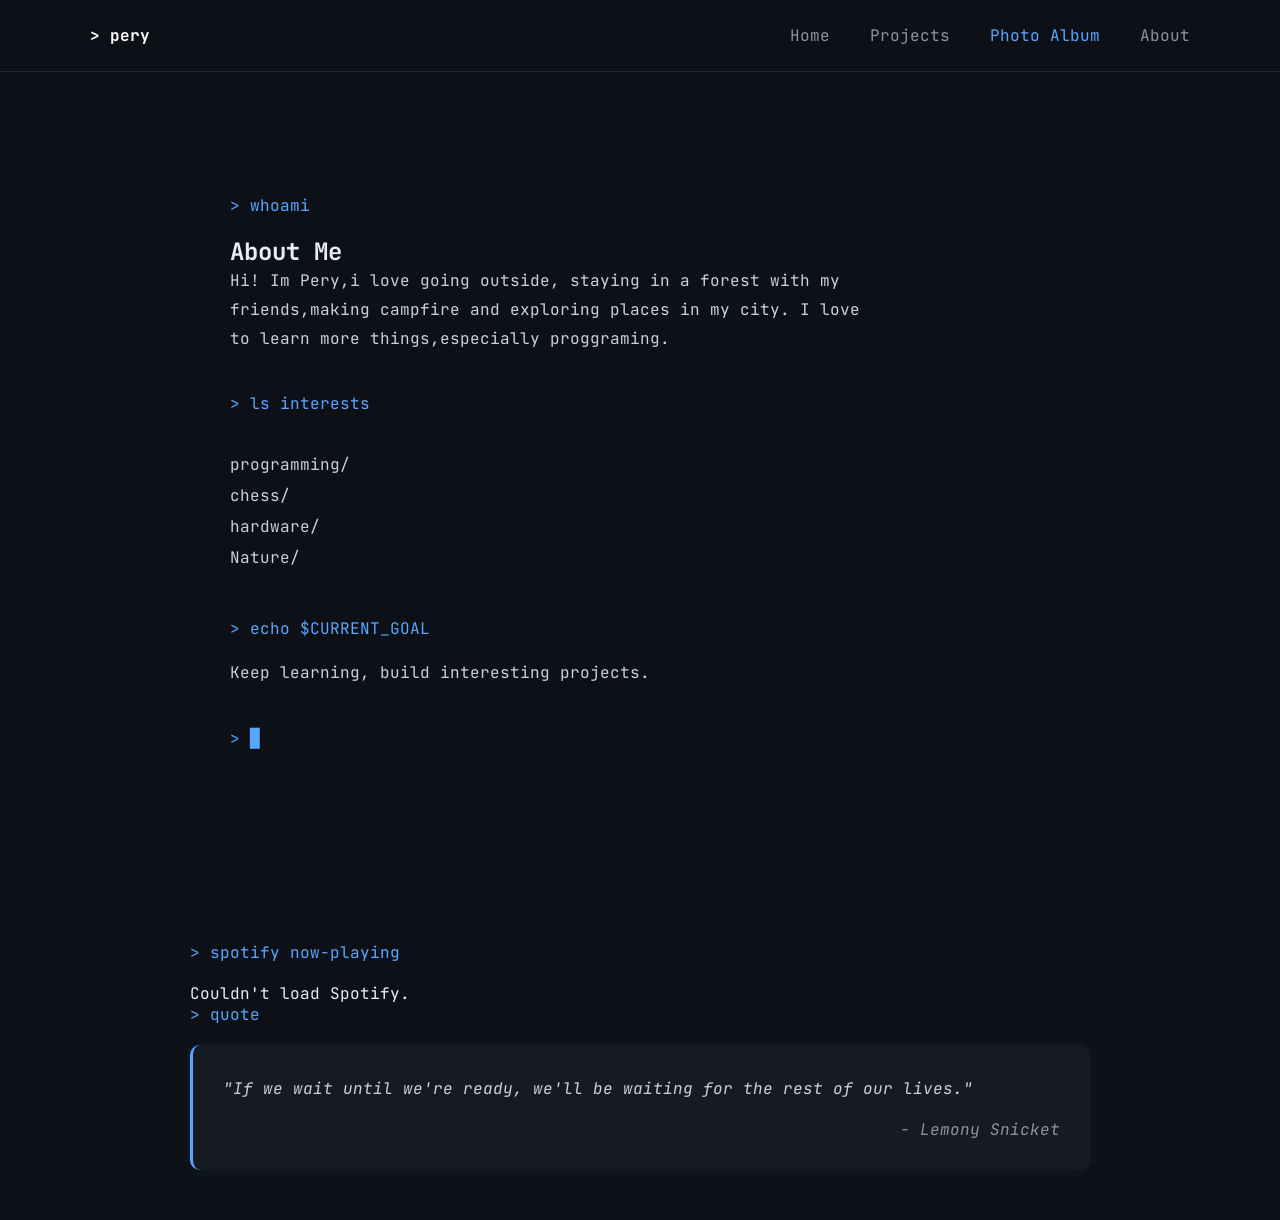
==== about.html @ ad99eb42 "Enhance about.html with Spotify widget and content Added Spotify integration and updated the about s" ====
<html>
    <head>
    <meta charset="UTF-8">
    <meta name="viewport" content="width=device-width, initial-scale=1.0">
        <title>About Pery</title>

    <link rel="stylesheet" href="style.css">
    <link rel="preconnect" href="https://fonts.googleapis.com">
    <link rel="preconnect" href="https://fonts.gstatic.com" crossorigin>
    <link href="https://fonts.googleapis.com/css2?family=JetBrains+Mono:wght@400;600;700&display=swap" rel="stylesheet">

    </head>
    <body>
<nav>
    <div class="navbar">

        <a href="index.html" class="logo">
            > pery
        </a>

        <div class="nav-links">
            <a href="index.html">Home</a>
            <a href="projects.html">Projects</a>
            <a href="photo-album.html" class="active">Photo Album</a>
            <a href="about.html">About</a>
        </div>

    </div>
</nav>

        <main>

        <section class="about-page">

            <p class="prompt">&gt; whoami</p>

            <h1>About Me</h1>

            <p class="description">
                Hi! Im Pery,i love going outside, staying in a forest with my friends,making campfire and exploring places in my city. I love to learn more things,especially proggraming.
            </p>

            <p class="prompt">&gt; ls interests</p>

            <ul class="terminal-list">
                <li>programming/</li>
                <li>chess/</li>
                <li>hardware/</li>
                <li>Nature/</li>
            </ul>

            <p class="prompt">&gt; echo $CURRENT_GOAL</p>

            <p class="description">
                Keep learning, build interesting projects.
            </p>

            <p class="prompt">&gt; <span class="cursor">█</span></p>

        </section>

        <section class="spotify-section">

    <p class="prompt">&gt; spotify now-playing</p>

    <div id="spotify-widget">
        Loading...
    </div>

</section>

        <p class="prompt">&gt; quote</p>

<div class="quote-box">

    <p class="quote">
        "If we wait until we're ready, we'll be waiting for the rest of our lives."
    </p>

    <p class="quote-author">
        - Lemony Snicket
    </p>


    </main>

    <script>
async function loadSpotify() {

    const widget = document.getElementById("spotify-widget");

    try {

        const res = await fetch("/api/spotify");
        const data = await res.json();

        if (!data.isPlaying) {

            widget.innerHTML = `
                <p>🎵 Nothing is currently playing.</p>
            `;

            return;
        }

        widget.innerHTML = `
            <div class="spotify-card">

                <img src="${data.albumImage}" alt="Album cover">

                <div class="spotify-info">

                    <h3>${data.title}</h3>

                    <p>${data.artist}</p>

                    <a href="${data.songUrl}" target="_blank">
                        Open in Spotify
                    </a>

                </div>

            </div>
        `;

    } catch {

        widget.innerHTML = "Couldn't load Spotify.";
    }

}

loadSpotify();

setInterval(loadSpotify, 30000);
</script>

    </body>

</html>
---- style.css ----
* {
    margin: 0;
    padding: 0;
    box-sizing: border-box;
}

body {
    background-color: #0d1117;
    color: #e6edf3;
    font-family: "JetBrains Mono", monospace;
    transition: background-color .3s, color .3s;
}

a{
    color: inherit;
    text-decoration: none;
}

nav {
    padding: 25px 50px;
    border-bottom: 1px solid #21262d;
}

.navbar {
    max-width: 1100px;
    margin: 0 auto;

    display: flex;
    justify-content: space-between;
    align-items: center;
}

.nav-links {
    display: flex;
    gap: 40px;
}

.navbar a {
    color: #8b949e;
    font-size: 1rem;
    transition: color 0.2s ease;
}

.navbar a:hover  {
    color: #58a6ff;
}

main {
    max-width: 900px;
    margin: 0 auto;
}

.hero {
    min-height: calc(100vh - 80px);
    display: flex;
    justify-content: space-between;
    align-items: center;
    gap: 80px;
    padding: 0 40px;
}

.prompt {
    color: #58a6ff;
    margin-bottom: 20px;
}

.hero h1 {
    font-size: clamp(3rem, 8vw, 5rem);
    font-weight: 700;
    margin-bottom: 15px;
}

.hero h2 {
    font-size: 1.5rem;
    font-weight: 400;
    color: #8b949e;
    margin-bottom: 30px;
}

.hero-buttons {
    display: flex;
    gap: 20px;
    margin-bottom: 40px;
}
.button {
    display: inline-block;
    padding: 12px 24px;
    border: 1px solid #58a6ff;
    border-radius: 8px;
    color: #58a6ff;
    transition: all 0.2s ease;
}

.button:hover {
    background-color: #58a6ff;
    color: #0d1117;
}

.secondary {
    border-color: #30363d;
    color: #c9d1d9;
}

.secondary:hover {
    background-color: #30363d;
    color: white;
}

.description {
    max-width: 650px;
    line-height: 1.8;
    color: #c9d1d9;
    margin-bottom: 40px;
}

html {
    scroll-behavior: smooth;
}

.terminal-list {
    list-style: none;
    margin: 20px 0 40px;
}

.terminal-list li {
    margin-bottom: 10px;
    color: #c9d1d9;
}

.projects-grid {
    display: grid;
    grid-template-columns: repeat(2, 1fr);
    gap: 30px;
    margin-top: 50px;
}

.project-card {
    padding: 30px;
    border: 1px solid #30363d;
    border-radius: 12px;
    transition: all .2s ease;
}

.project-card:hover {
    border-color: #58a6ff;
    transform: translateY(-4px);
}

.tech-stack {
    display: flex;
    gap: 10px;
    margin: 20px 0 30px;
    flex-wrap: wrap;
}

.tech-stack span {
    border: 1px solid #30363d;
    border-radius: 999px;
    padding: 6px 12px;
    font-size: 0.85rem;
    color: #8b949e;
}

.project-page {
    padding: 80px 40px;
}

.project-card h3 {
    font-size: 1.5rem;
    margin-bottom: 15px;
}

.logo {
    color: white !important;
    font-weight: 700;
    font-size: 1.2rem;
}

.active {
    color: #58a6ff !important;
}

.hero-content {
    flex: 1;
}

.music-player {
    width: 320px;
    border: 1px solid #30363d;
    border-radius: 12px;
    padding: 25px;
}

.music-player h3 {
    margin: 20px 0;
}

.music-player input {
    width: 100%;
    margin-top: 20px;
}

.about-page {
    min-height: calc(100vh - 80px);
    display: flex;
    flex-direction: column;
    justify-content: center;
    padding: 0 40px;
}

.photo-album-page {
    padding: 80px 40px;
}

.photo-grid {
    display: grid;
    grid-template-columns: repeat(2, 1fr);
    gap: 30px;
    margin-top: 50px;
}

.photo-card {
    border: 1px solid #30363d;
    border-radius: 12px;
    overflow: hidden;
    transition: all 0.2s ease;
}

.photo-card:hover {
    transform: translateY(-4px);
    border-color: #58a6ff;
}

.photo-card img {
    width: 100%;
    height: 250px;
    object-fit: cover;
    display: block;
    cursor: pointer;
}

.modal {
    display: none;

    position: fixed;
    inset: 0;

    background: rgba(0,0,0,.9);

    justify-content: center;
    align-items: center;

    z-index: 999;
}

.modal-content {
    background: #161b22;
    border: 1px solid #30363d;
    border-radius: 12px;
    padding: 20px;
    max-width: 90%;
    width: 90%;
    text-align: center;
}

#modalImage {
    width: 100%;
    max-height: 600px;
    object-fit: contain;
    border-radius: 8px;
    margin-bottom: 20px;
}

.close {
    position: absolute;
    top: 30px;
    right: 40px;
    font-size: 3rem;
    color: white;
    cursor: pointer;
}

#modalDescription {
    color: #8b949e;
    line-height: 1.8;
}

.quote-box {
    margin-top: 20px;
    margin-bottom: 50px;
    padding: 25px;
    border-left: 4px solid #58a6ff;
    background: #161b22;
    border-radius: 8px;
}

.quote {
    font-style: italic;
    line-height: 1.8;
    color: #c9d1d9;
}

.quote-author {
    margin-top: 15px;
    color: #8b949e;
    text-align: right;
}

.quote-box{
    background:#161b22;
    border-left:3px solid #58a6ff;
    border-radius:10px;
    padding:30px;
    box-shadow:0 0 20px rgba(88,166,255,.08);
}

.quote-box p{
    font-style: italic;
}

.spotify-section {
    margin-top: 50px;
}

.spotify-card{
    display:flex;
    align-items:center;
    gap:20px;
    background:#171b22;
    border:1px solid #2b3342;
    border-radius:12px;
    padding:20px;
    margin-top:15px;
}

.spotify-card img{
    width:90px;
    height:90px;
    border-radius:10px;
}

.spotify-info h3{
    margin:0;
    color:#fff;
}

.spotify-info p{
    margin:8px 0;
    color:#b8c0cc;
}

.spotify-info a{
    color:#3b82f6;
    text-decoration:none;
}

.spotify-info a:hover{
    text-decoration:underline;
}
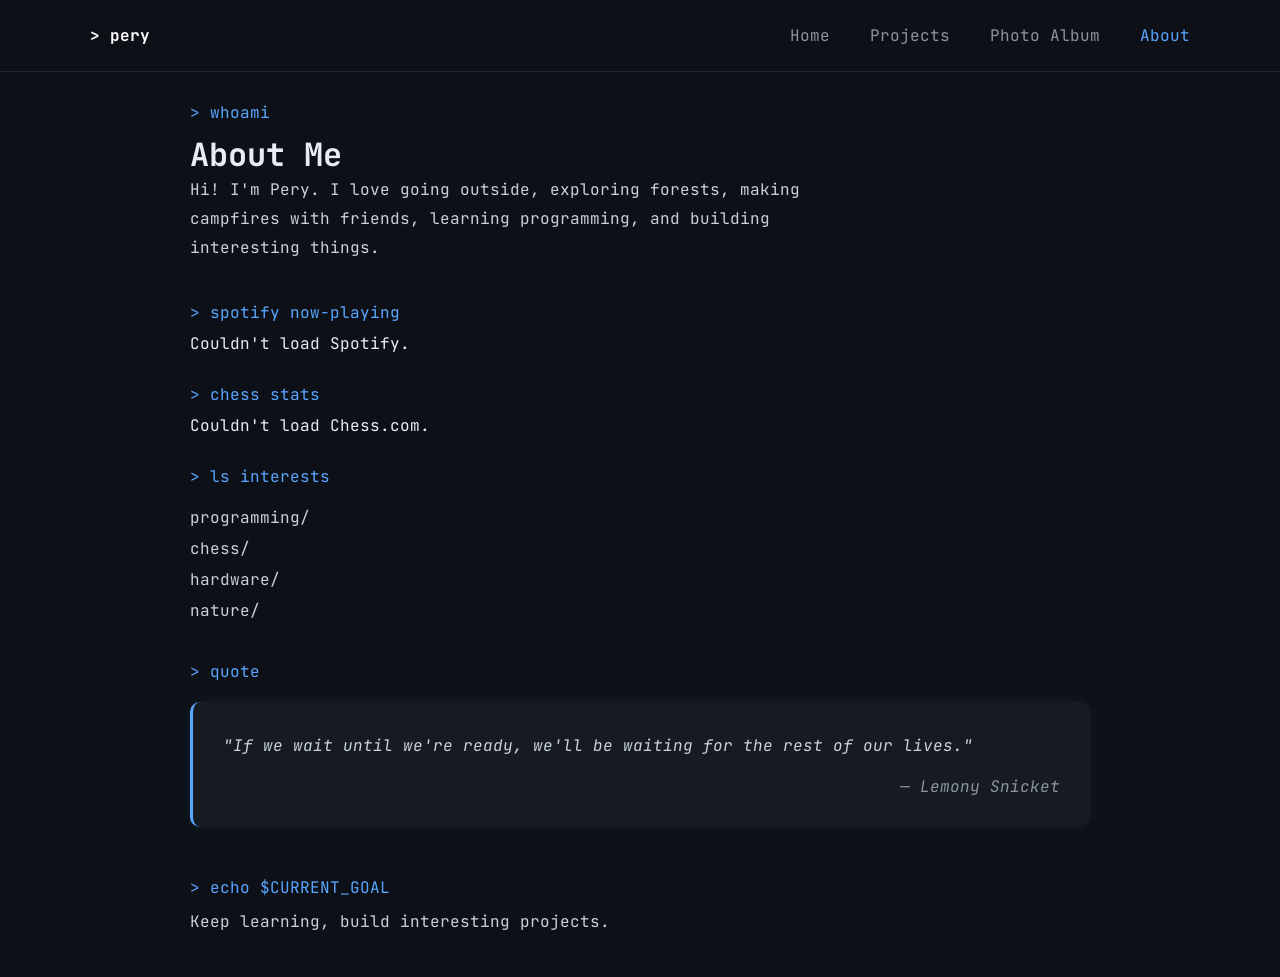
==== commit 3960441f: "Revamp About page with new layout and content Updated the About page layout and content, including i" ====
--- a/about.html
+++ b/about.html
@@ -1,17 +1,28 @@
-<html>
-    <head>
+<!DOCTYPE html>
+<html lang="en">
+
+<head>
+
     <meta charset="UTF-8">
     <meta name="viewport" content="width=device-width, initial-scale=1.0">
-        <title>About Pery</title>
+
+    <title>About</title>
 
     <link rel="stylesheet" href="style.css">
+
     <link rel="preconnect" href="https://fonts.googleapis.com">
     <link rel="preconnect" href="https://fonts.gstatic.com" crossorigin>
+
     <link href="https://fonts.googleapis.com/css2?family=JetBrains+Mono:wght@400;600;700&display=swap" rel="stylesheet">
 
-    </head>
-    <body>
+    <link rel="icon" href="favicon.ico" type="image/x-icon">
+
+</head>
+
+<body>
+
 <nav>
+
     <div class="navbar">
 
         <a href="index.html" class="logo">
@@ -19,72 +30,105 @@
         </a>
 
         <div class="nav-links">
+
             <a href="index.html">Home</a>
             <a href="projects.html">Projects</a>
-            <a href="photo-album.html" class="active">Photo Album</a>
-            <a href="about.html">About</a>
-        </div>
-
-    </div>
+            <a href="photo-album.html">Photo Album</a>
+            <a href="about.html" class="active">About</a>
+
+        </div>
+
+    </div>
+
 </nav>
 
-        <main>
-
-        <section class="about-page">
-
-            <p class="prompt">&gt; whoami</p>
-
-            <h1>About Me</h1>
-
-            <p class="description">
-                Hi! Im Pery,i love going outside, staying in a forest with my friends,making campfire and exploring places in my city. I love to learn more things,especially proggraming.
+<main>
+
+<div class="about-grid">
+
+    <div class="panel">
+
+        <p class="prompt">&gt; whoami</p>
+
+        <h1>About Me</h1>
+
+        <p class="description">
+            Hi! I'm Pery. I love going outside, exploring forests,
+            making campfires with friends, learning programming,
+            and building interesting things.
+        </p>
+
+    </div>
+
+    <div class="panel">
+
+        <p class="prompt">&gt; spotify now-playing</p>
+
+        <div id="spotify-widget">
+            Loading Spotify...
+        </div>
+
+    </div>
+
+    <div class="panel">
+
+        <p class="prompt">&gt; chess stats</p>
+
+        <div id="chess-widget">
+            Loading Chess.com stats...
+        </div>
+
+    </div>
+
+    <div class="panel">
+
+        <p class="prompt">&gt; ls interests</p>
+
+        <ul class="terminal-list">
+
+            <li>programming/</li>
+            <li>chess/</li>
+            <li>hardware/</li>
+            <li>nature/</li>
+
+        </ul>
+
+    </div>
+
+    <div class="panel">
+
+        <p class="prompt">&gt; quote</p>
+
+        <div class="quote-box">
+
+            <p class="quote">
+                "If we wait until we're ready, we'll be waiting for the rest of our lives."
             </p>
 
-            <p class="prompt">&gt; ls interests</p>
-
-            <ul class="terminal-list">
-                <li>programming/</li>
-                <li>chess/</li>
-                <li>hardware/</li>
-                <li>Nature/</li>
-            </ul>
-
-            <p class="prompt">&gt; echo $CURRENT_GOAL</p>
-
-            <p class="description">
-                Keep learning, build interesting projects.
+            <p class="quote-author">
+                — Lemony Snicket
             </p>
 
-            <p class="prompt">&gt; <span class="cursor">█</span></p>
-
-        </section>
-
-        <section class="spotify-section">
-
-    <p class="prompt">&gt; spotify now-playing</p>
-
-    <div id="spotify-widget">
-        Loading...
-    </div>
-
-</section>
-
-        <p class="prompt">&gt; quote</p>
-
-<div class="quote-box">
-
-    <p class="quote">
-        "If we wait until we're ready, we'll be waiting for the rest of our lives."
-    </p>
-
-    <p class="quote-author">
-        - Lemony Snicket
-    </p>
-
-
-    </main>
-
-    <script>
+        </div>
+
+    </div>
+
+    <div class="panel full">
+
+        <p class="prompt">&gt; echo $CURRENT_GOAL</p>
+
+        <p class="description">
+            Keep learning, build interesting projects.
+        </p>
+
+    </div>
+
+</div>
+
+</main>
+
+<script>
+
 async function loadSpotify() {
 
     const widget = document.getElementById("spotify-widget");
@@ -101,6 +145,7 @@
             `;
 
             return;
+
         }
 
         widget.innerHTML = `
@@ -126,15 +171,42 @@
     } catch {
 
         widget.innerHTML = "Couldn't load Spotify.";
+
     }
 
 }
 
 loadSpotify();
-
 setInterval(loadSpotify, 30000);
+
+async function loadChess() {
+
+    const widget = document.getElementById("chess-widget");
+
+    try {
+
+        const res = await fetch("/api/chess");
+        const data = await res.json();
+
+        widget.innerHTML = `
+            <p><strong>Username:</strong> davidPeryRO</p>
+            <p><strong>Rapid:</strong> ${data.rapid}</p>
+            <p><strong>Blitz:</strong> ${data.blitz}</p>
+            <p><strong>Bullet:</strong> ${data.bullet}</p>
+        `;
+
+    } catch {
+
+        widget.innerHTML = "Couldn't load Chess.com.";
+
+    }
+
+}
+
+loadChess();
+
 </script>
 
-    </body>
+</body>
 
 </html>
--- a/style.css
+++ b/style.css
@@ -61,7 +61,8 @@
 
 .prompt {
     color: #58a6ff;
-    margin-bottom: 20px;
+    margin-top: 30px;
+    margin-bottom: 10px;
 }
 
 .hero h1 {
@@ -294,6 +295,10 @@
     border-radius: 8px;
 }
 
+.quote-section {
+    margin-top: 30px;
+}
+
 .quote {
     font-style: italic;
     line-height: 1.8;
@@ -318,25 +323,25 @@
     font-style: italic;
 }
 
-.spotify-section {
-    margin-top: 50px;
+.spotify-section{
+    margin-top:30px;
 }
 
 .spotify-card{
     display:flex;
     align-items:center;
-    gap:20px;
+    gap:16px;
     background:#171b22;
     border:1px solid #2b3342;
     border-radius:12px;
-    padding:20px;
-    margin-top:15px;
+    padding:16px;
+    margin-top:10px;
 }
 
 .spotify-card img{
-    width:90px;
-    height:90px;
-    border-radius:10px;
+    width:72px;
+    height:72px;
+    border-radius:8px;
 }
 
 .spotify-info h3{
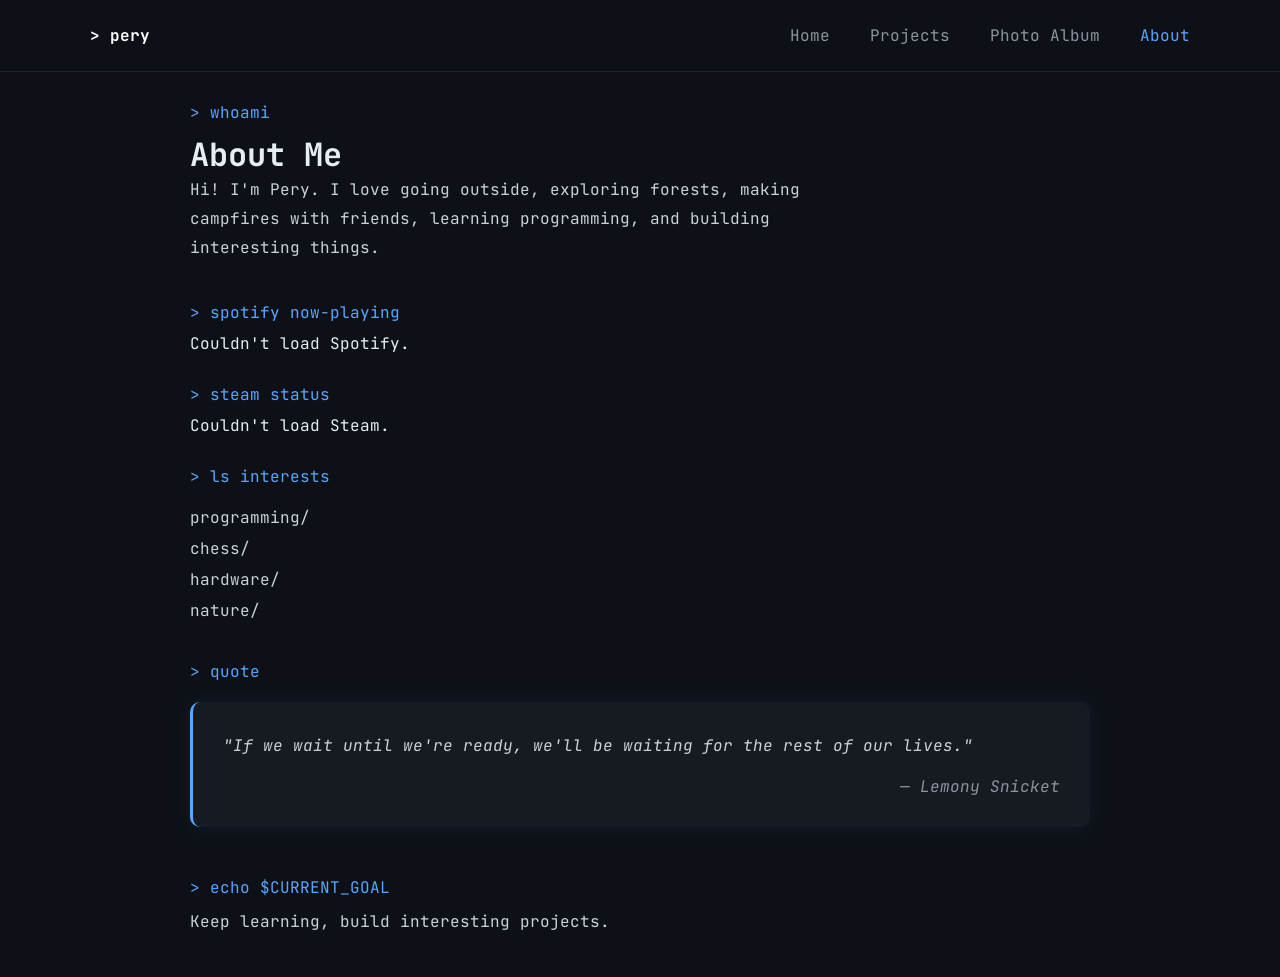
==== commit fe0bae0e: "Implement steam status widget in about.html Added steam status widget to the About page." ====
--- a/about.html
+++ b/about.html
@@ -68,14 +68,13 @@
             Loading Spotify...
         </div>
 
-    </div>
-
-    <div class="panel">
-
-        <p class="prompt">&gt; chess stats</p>
-
-        <div id="chess-widget">
-            Loading Chess.com stats...
+        <div class="panel">
+
+            <p class="prompt">&gt; steam status</p>
+
+            <div id="steam-widget">
+                Loading Steam...
+            </div>
         </div>
 
     </div>
@@ -179,31 +178,57 @@
 loadSpotify();
 setInterval(loadSpotify, 30000);
 
-async function loadChess() {
-
-    const widget = document.getElementById("chess-widget");
+async function loadSteam() {
+
+    const widget = document.getElementById("steam-widget");
 
     try {
 
-        const res = await fetch("/api/chess");
+        const res = await fetch("/api/steam");
         const data = await res.json();
 
+        const states = [
+            "Offline",
+            "Online",
+            "Busy",
+            "Away",
+            "Snooze",
+            "Looking to trade",
+            "Looking to play"
+        ];
+
         widget.innerHTML = `
-            <p><strong>Username:</strong> davidPeryRO</p>
-            <p><strong>Rapid:</strong> ${data.rapid}</p>
-            <p><strong>Blitz:</strong> ${data.blitz}</p>
-            <p><strong>Bullet:</strong> ${data.bullet}</p>
+            <div class="spotify-card">
+
+                <img src="${data.avatar}" alt="Steam Avatar">
+
+                <div class="spotify-info">
+
+                    <h3>${data.name}</h3>
+
+                    <p>Status: ${states[data.status]}</p>
+
+                    <p>${data.game ? `🎮 ${data.game}` : "Not playing anything"}</p>
+
+                    <a href="${data.profile}" target="_blank">
+                        View Steam Profile
+                    </a>
+
+                </div>
+
+            </div>
         `;
 
     } catch {
 
-        widget.innerHTML = "Couldn't load Chess.com.";
+        widget.innerHTML = "Couldn't load Steam.";
 
     }
 
 }
 
-loadChess();
+loadSteam();
+setInterval(loadSteam, 30000);
 
 </script>
 
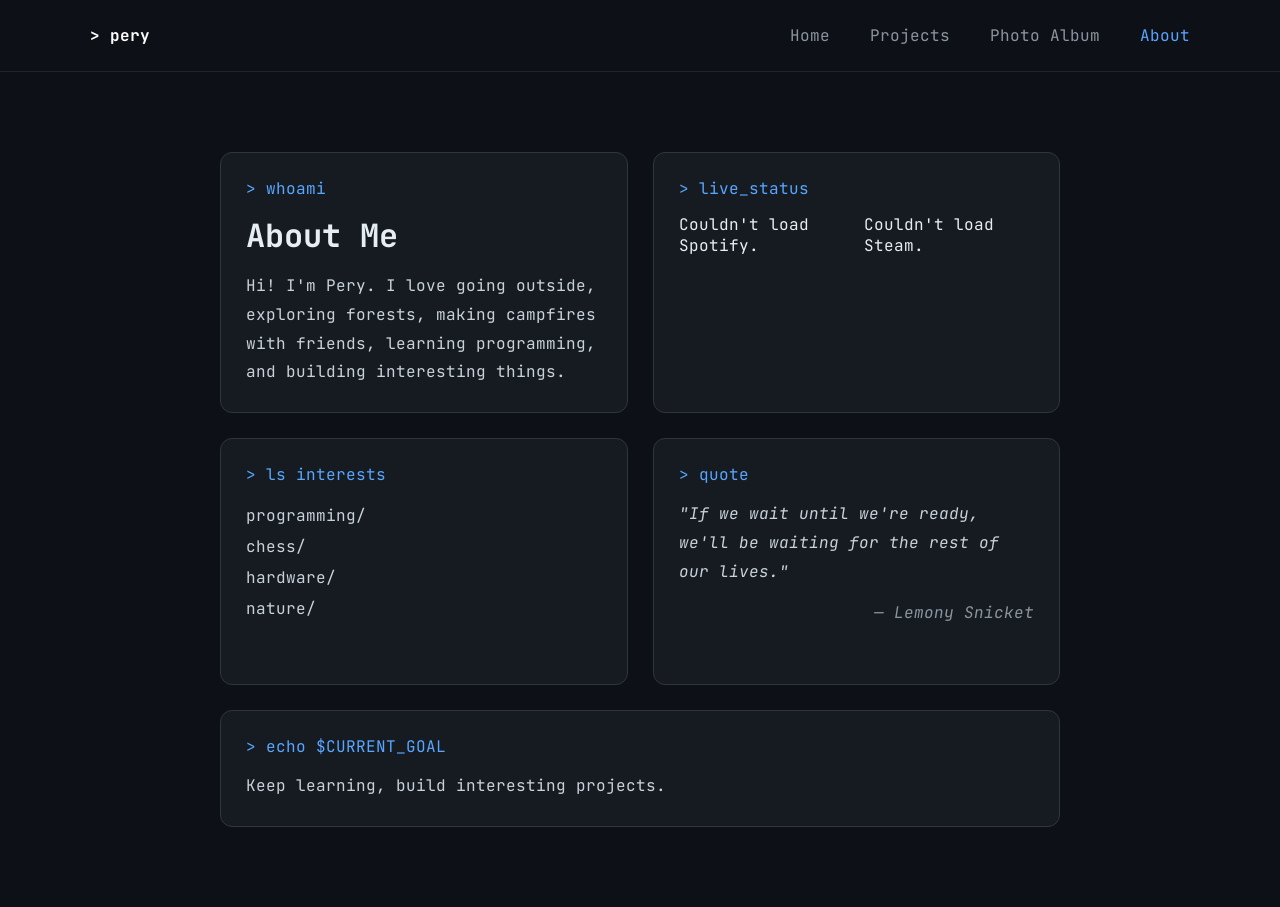
==== commit 693ed3f2: "Refactor About page with live status widgets Updated the About page layout and content, including li" ====
--- a/about.html
+++ b/about.html
@@ -62,22 +62,21 @@
 
     <div class="panel">
 
-        <p class="prompt">&gt; spotify now-playing</p>
+    <p class="prompt">&gt; live_status</p>
+
+    <div class="live-grid">
 
         <div id="spotify-widget">
             Loading Spotify...
         </div>
 
-        <div class="panel">
-
-            <p class="prompt">&gt; steam status</p>
-
-            <div id="steam-widget">
-                Loading Steam...
-            </div>
-        </div>
-
-    </div>
+        <div id="steam-widget">
+            Loading Steam...
+        </div>
+
+    </div>
+
+</div>
 
     <div class="panel">
 
--- a/style.css
+++ b/style.css
@@ -202,11 +202,10 @@
 }
 
 .about-page {
-    min-height: calc(100vh - 80px);
     display: flex;
     flex-direction: column;
-    justify-content: center;
-    padding: 0 40px;
+    justify-content: flex-start;
+    padding: 80px 40px;
 }
 
 .photo-album-page {
@@ -334,7 +333,7 @@
     background:#171b22;
     border:1px solid #2b3342;
     border-radius:12px;
-    padding:16px;
+    padding: 16px;
     margin-top:10px;
 }
 
@@ -362,3 +361,79 @@
 .spotify-info a:hover{
     text-decoration:underline;
 }
+
+.about-grid{
+    display:grid;
+    grid-template-columns:1fr 1fr;
+    gap:25px;
+    max-width:1100px;
+    margin:80px auto;
+    padding:0 30px;
+}
+
+.panel{
+    background:#161b22;
+    border:1px solid #30363d;
+    border-radius:12px;
+    padding:25px;
+}
+
+.full{
+    grid-column:1 / -1;
+}
+
+.panel h1{
+    margin-bottom:15px;
+}
+
+.panel .prompt{
+    margin:0 0 15px;
+}
+
+.panel .description{
+    margin-bottom:0;
+}
+
+.quote-box{
+    margin:0;
+    padding:0;
+    background:none;
+    border:none;
+    box-shadow:none;
+}
+
+.spotify-section{
+    margin:0;
+}
+
+@media (max-width:900px){
+
+.about-grid{
+    grid-template-columns:1fr;
+}
+
+.full{
+    grid-column:auto;
+}
+
+}
+
+.live-grid{
+    display:grid;
+    grid-template-columns:1fr 1fr;
+    gap:16px;
+    margin-top:15px;
+}
+
+.live-grid .spotify-card{
+    margin:0;
+    height:100%;
+}
+
+@media (max-width:700px){
+
+.live-grid{
+    grid-template-columns:1fr;
+}
+
+}
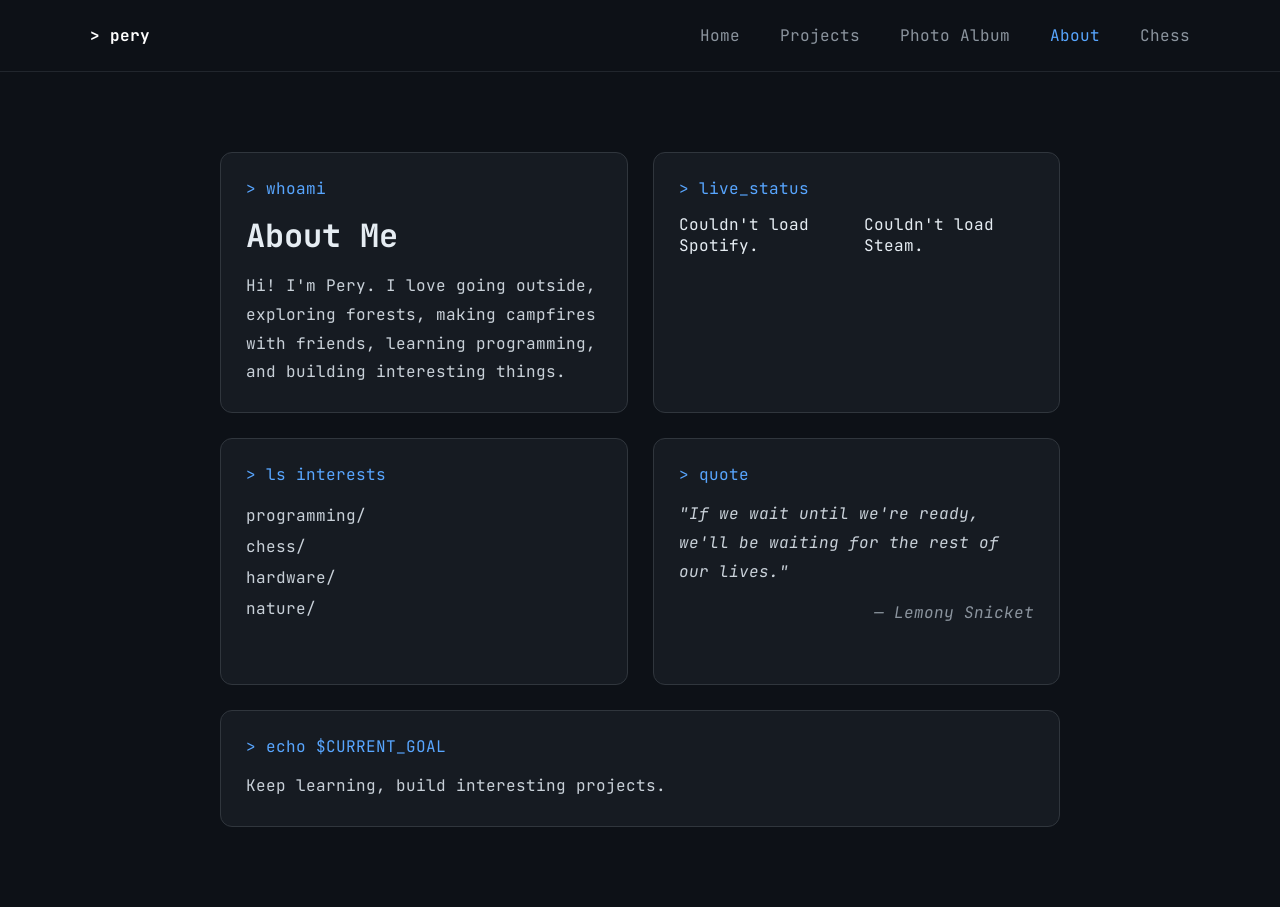
==== commit c35d38b5: "Update navigation to include Chess link Added a link to the chess page in the navigation." ====
--- a/about.html
+++ b/about.html
@@ -35,7 +35,7 @@
             <a href="projects.html">Projects</a>
             <a href="photo-album.html">Photo Album</a>
             <a href="about.html" class="active">About</a>
-
+            <a href="chess.html">Chess</a>
         </div>
 
     </div>
--- a/style.css
+++ b/style.css
@@ -437,3 +437,67 @@
 }
 
 }
+
+.local-status {
+    display: grid;
+    grid-template-columns: repeat(2, 1fr);
+    gap: 25px;
+    padding: 0 40px 60px;
+}
+
+.status-card {
+    border: 1px solid #30363d;
+    border-radius: 12px;
+    padding: 25px;
+    background: #161b22;
+    transition: all 0.2s ease;
+}
+
+.status-card:hover {
+    border-color: #58a6ff;
+    transform: translateY(-3px);
+}
+
+.status-card .prompt {
+    margin-top: 0;
+}
+
+#local-clock {
+    font-size: 2rem;
+    font-weight: 700;
+    margin: 15px 0 5px;
+}
+
+#weather-info {
+    font-size: 2rem;
+    font-weight: 700;
+    margin: 15px 0 5px;
+}
+
+.status-card > p:last-child {
+    color: #8b949e;
+    margin-top: 5px;
+}
+
+@media (max-width: 700px) {
+
+    .local-status {
+        grid-template-columns: 1fr;
+        padding: 0 20px 40px;
+    }
+
+}
+
+.weather-description {
+    font-size: 1rem;
+    font-weight: 400;
+    color: #c9d1d9;
+    margin-top: 5px;
+}
+
+.weather-wind {
+    font-size: 0.85rem;
+    font-weight: 400;
+    color: #8b949e;
+    margin-top: 8px;
+}
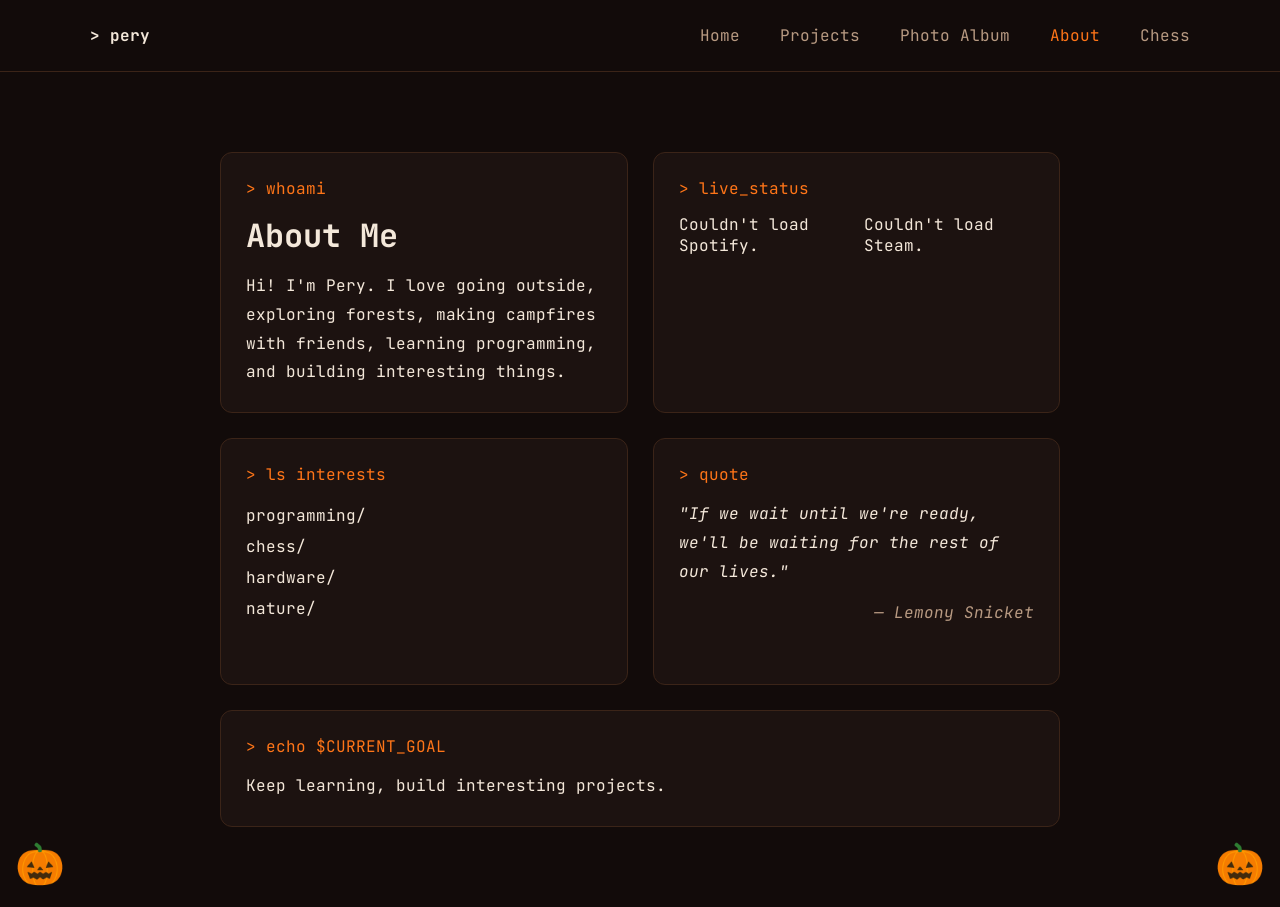
==== commit 61179a71: "Added halloween theme!" ====
--- a/about.html
+++ b/about.html
@@ -9,6 +9,7 @@
     <title>About</title>
 
     <link rel="stylesheet" href="style.css">
+    <link rel="stylesheet" href="halloween.css">
 
     <link rel="preconnect" href="https://fonts.googleapis.com">
     <link rel="preconnect" href="https://fonts.gstatic.com" crossorigin>
@@ -230,7 +231,7 @@
 setInterval(loadSteam, 30000);
 
 </script>
-
+   <script src="halloween.js"></script>
 </body>
 
-</html>
+</html>
--- a/style.css
+++ b/style.css
@@ -19,6 +19,10 @@
 nav {
     padding: 25px 50px;
     border-bottom: 1px solid #21262d;
+
+    position: sticky;
+    top: 0;
+    z-index: 1000;
 }
 
 .navbar {
@@ -441,16 +445,16 @@
 .local-status {
     display: grid;
     grid-template-columns: repeat(2, 1fr);
-    gap: 25px;
-    padding: 0 40px 60px;
+    gap: 20px;
+    margin-top: -70px;
+    margin-bottom: 40px;
 }
 
 .status-card {
+    background: #161b22;
     border: 1px solid #30363d;
     border-radius: 12px;
-    padding: 25px;
-    background: #161b22;
-    transition: all 0.2s ease;
+    padding: 20px;
 }
 
 .status-card:hover {
@@ -501,3 +505,94 @@
     color: #8b949e;
     margin-top: 8px;
 }
+
+.weather-temperature {
+    font-size: 2rem;
+    font-weight: 700;
+    margin-bottom: 5px;
+}
+
+.weather-description {
+    font-size: 1rem;
+    color: #c9d1d9;
+    margin-bottom: 15px;
+}
+
+.weather-details {
+    font-size: 0.9rem;
+    line-height: 1.8;
+    color: #8b949e
+}
+
+.sun-times {
+    margin-top: 15px;
+    padding-top: 15px;
+    border-top: 1px solid #30363d;
+    font-size: 0.85rem;
+    color: #c9d1d9
+}
+
+.local-date {
+    font-size: 0.9rem;
+    font-weight: 400;
+    color: #8b949e;
+    margin-top: 5px
+}
+
+.random-site {
+    margin-top: 20px;
+}
+
+.random-site .button {
+    cursor: pointer;
+    background: transparent;
+    font-family: inherit;
+    font-size: 1rem;
+}
+
+#randomSiteText {
+    margin-top: 12px;
+    color: #8b949e;
+    font-size: 0.85rem;
+}
+
+.chess-profile {
+    margin-top: 30px;
+}
+
+.chess-profile h2 {
+    margin-bottom: 25px;
+}
+
+.chess-ratings {
+    display: grid;
+    grid-template-columns: repeat(3, 1fr);
+    gap: 20px;
+    margin-top: 20px;
+}
+
+.chess-ratings .panel {
+    min-height: 150px;
+}
+
+.chess-ratings .panel div {
+    font-size: 2rem;
+    font-weight: 700;
+    margin-top: 20px;
+}
+
+.chess-profile .button {
+    display: inline-block;
+}
+
+@media (max-width: 700px) {
+
+    .chess-ratings {
+        grid-template-columns: 1fr;
+    }
+
+}
+
+.fide-card {
+    margin-top: 20px;
+}
--- a/halloween.css
+++ b/halloween.css
@@ -0,0 +1,151 @@
+body {
+    background-color: #120b0a;
+    color: #f4e8da;
+}
+
+::selection {
+    background: #ff7518;
+    color: #120b0a;
+}
+
+nav {
+    border-bottom-color: #3b2418;
+}
+
+.navbar a {
+    color: #b89a82;
+}
+
+.navbar a:hover {
+    color: #ff7518;
+}
+
+.logo {
+    color: #f4e8da !important;
+}
+
+.active {
+    color: #ff7518 !important;
+}
+
+.prompt {
+    color: #ff7518;
+}
+
+.hero h2,
+#modalDescription,
+#randomSiteText,
+.quote-author,
+.weather-wind,
+.weather-details,
+.local-date {
+    color: #b89a82;
+}
+
+.description,
+.terminal-list li,
+.quote,
+.weather-description,
+.sun-times {
+    color: #f4e8da;
+}
+
+.button {
+    border-color: #ff7518;
+    color: #ff7518;
+}
+
+.button:hover {
+    background-color: #ff7518;
+    color: #120b0a;
+}
+
+.secondary {
+    border-color: #3b2418;
+    color: #f4e8da;
+}
+
+.secondary:hover {
+    background-color: #3b2418;
+    color: #ffffff;
+}
+
+.panel,
+.status-card,
+.modal-content {
+    background : #1c1210;
+    border-color: #3b2418;
+}
+
+.project-card,
+.photo-card,
+.music-player {
+    border-color: #3b2418;
+}
+
+.tech-stack span {
+    border-color: #3b2418;
+    color: #b89a82;
+}
+
+.sun-times {
+    border-top-color: #3b2418;
+}
+
+.spotify-card {
+    background: #1c1210;
+    border-color: #3b2418;
+}
+
+.spotify-info h3 {
+    color: #f4e8da;
+}
+
+.spotify-info p {
+    color: #b89a82;
+}
+
+.spotify-info a {
+    color: #ff7518;
+}
+
+.project-card:hover,
+.photo-card:hover,
+.status-card:hover {
+    border-color: #3b0f0f;
+    box-shadow: 0 0 18px rgba(87, 24, 24, 0.35);
+}
+
+.leaf {
+    position: fixed;
+    top: -50px;
+    z-index: 10;
+    pointer-events: none;
+    animation: fall linear infinite;
+}
+
+@keyframes fall {
+    to {
+        transform: translateY(110vh) rotate(360deg);
+    }
+}
+
+logo::after {
+    content: "🎃";
+}
+
+.pumpkin {
+    position: fixed;
+    bottom: 10px;
+    z-index: 10;
+    font-size: 40px;
+    pointer-events: none;
+}
+
+.pumpkin.left {
+    left: 15px;
+}
+
+.pumpkin.right {
+    right: 15px;
+}
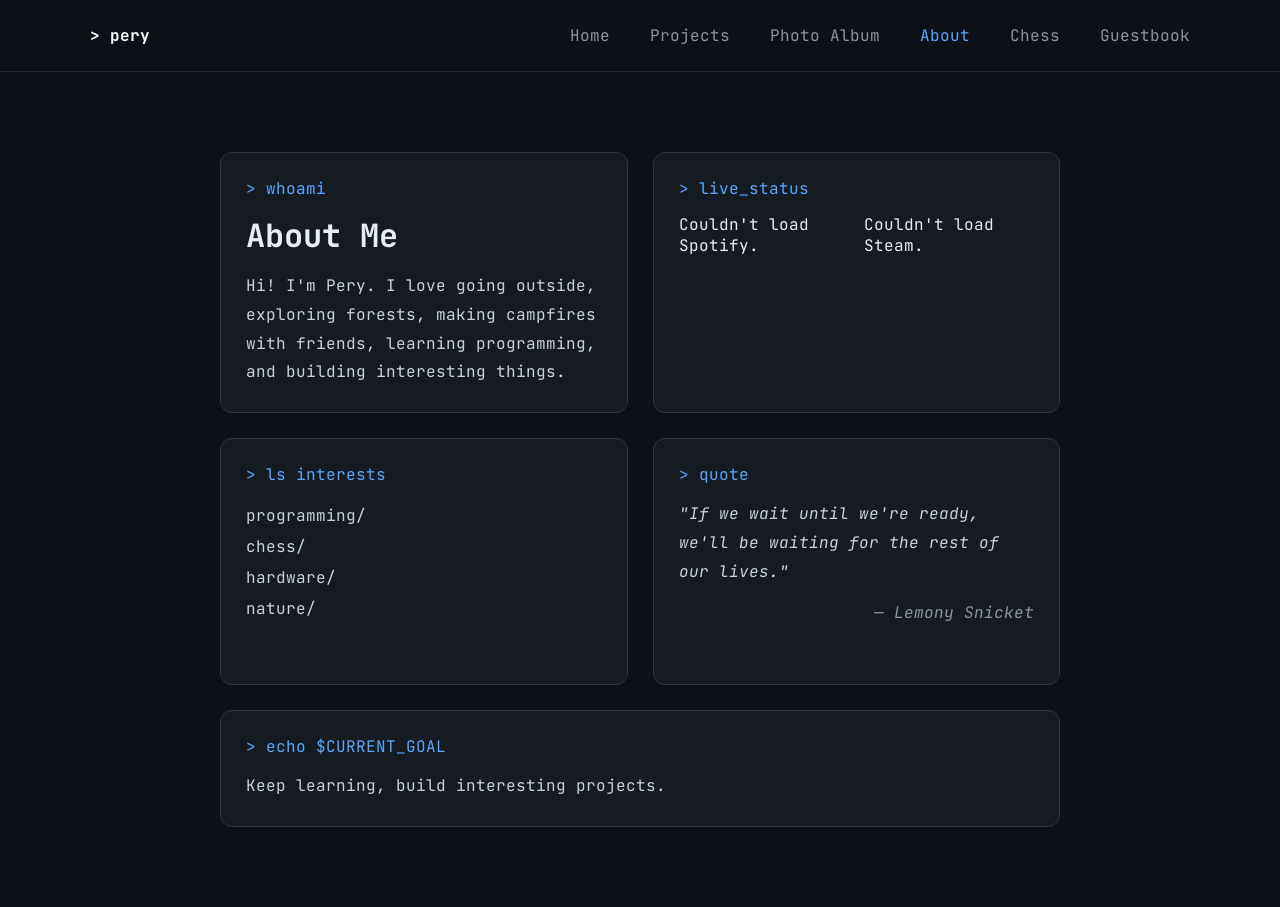
==== commit 208e9ce7: "Add files via upload" ====
--- a/about.html
+++ b/about.html
@@ -9,7 +9,6 @@
     <title>About</title>
 
     <link rel="stylesheet" href="style.css">
-    <link rel="stylesheet" href="halloween.css">
 
     <link rel="preconnect" href="https://fonts.googleapis.com">
     <link rel="preconnect" href="https://fonts.gstatic.com" crossorigin>
@@ -37,6 +36,7 @@
             <a href="photo-album.html">Photo Album</a>
             <a href="about.html" class="active">About</a>
             <a href="chess.html">Chess</a>
+            <a href="guestbook.html">Guestbook</a>
         </div>
 
     </div>
@@ -231,7 +231,6 @@
 setInterval(loadSteam, 30000);
 
 </script>
-   <script src="halloween.js"></script>
 </body>
 
 </html>
--- a/style.css
+++ b/style.css
@@ -596,3 +596,85 @@
 .fide-card {
     margin-top: 20px;
 }
+
+.guestbook {
+    max-width: 700px;
+    margin: 60px auto;
+    padding: 20px;
+}
+
+.guestbook h1 {
+    font-size: 32px;
+    margin-bottom: 10px;
+}
+
+.guestbook p {
+    color: #888;
+    margin-bottom: 30px;
+}
+
+.guest-form {
+    display: flex;
+    flex-direction: column;
+    gap: 15px;
+}
+
+.guest-form input,
+.guest-form textarea {
+    background: #1a1a1a;
+    border: 1px solid #333;
+    padding: 12px;
+    color: white;
+    font-family: inherit;
+    font-size: 14px;
+    border-radius: 5px;
+}
+
+
+.guest-form textarea {
+    min-height: 120px;
+    resize: vertical;
+}
+
+.guest-form button {
+    background: white;
+    color: #111;
+    border: none;
+    padding: 12px;
+    font-family: inherit;
+    font-weight: bold;
+    cursor: pointer;
+    border-radius: 5px;
+}
+
+.guest-form button:hover {
+    background: #ccc;
+}
+
+#messages {
+    margin-top: 50px;
+}
+
+.message-card {
+    background: #1a1a1a;
+    border: 1px solid #333;
+    padding: 15px;
+    margin-top: 15px;
+    border-radius: 5px;
+}
+
+.message-card h3 {
+    margin-bottom: 8px;
+    color: white;
+}
+
+.message-card p {
+    color: #ccc;
+    margin-bottom: 10px;
+    overflow-wrap: anywhere;
+}
+
+.message-card small {
+    color: #777;
+    font-size: 12px;
+}
